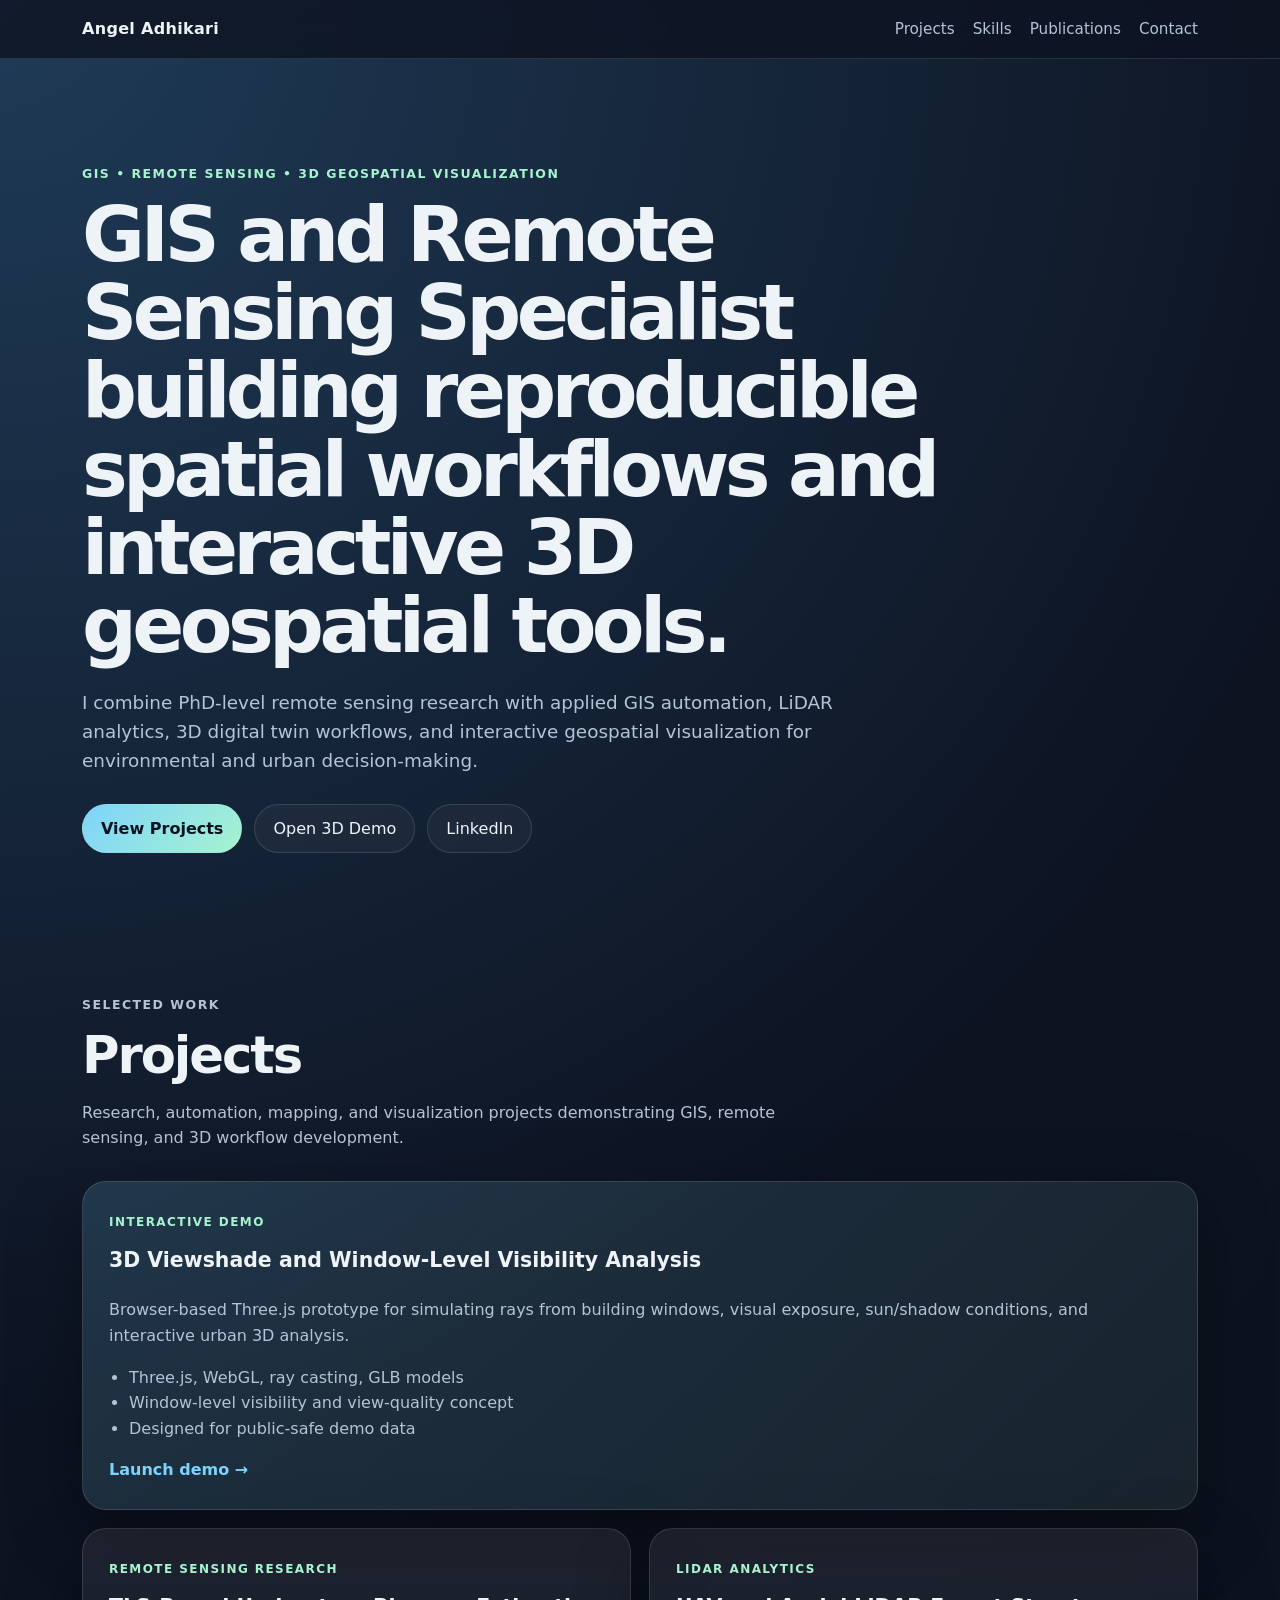
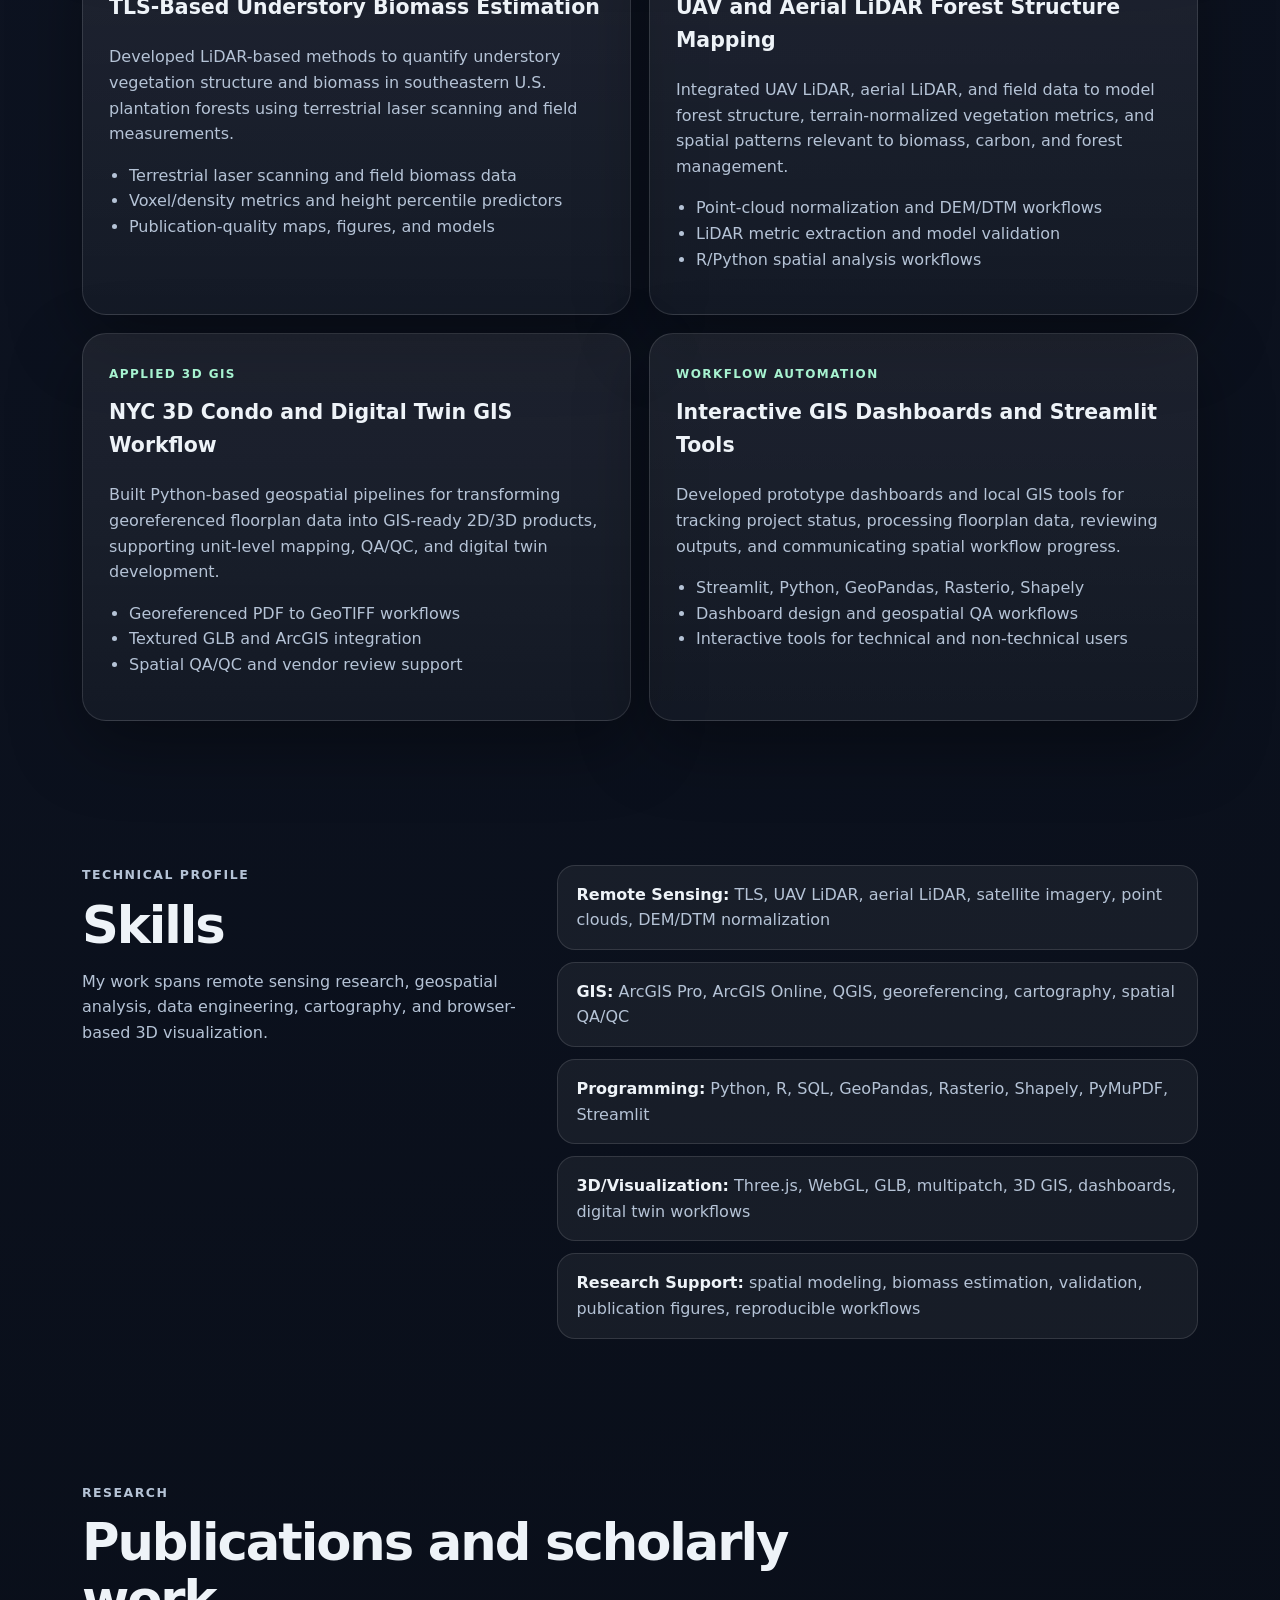
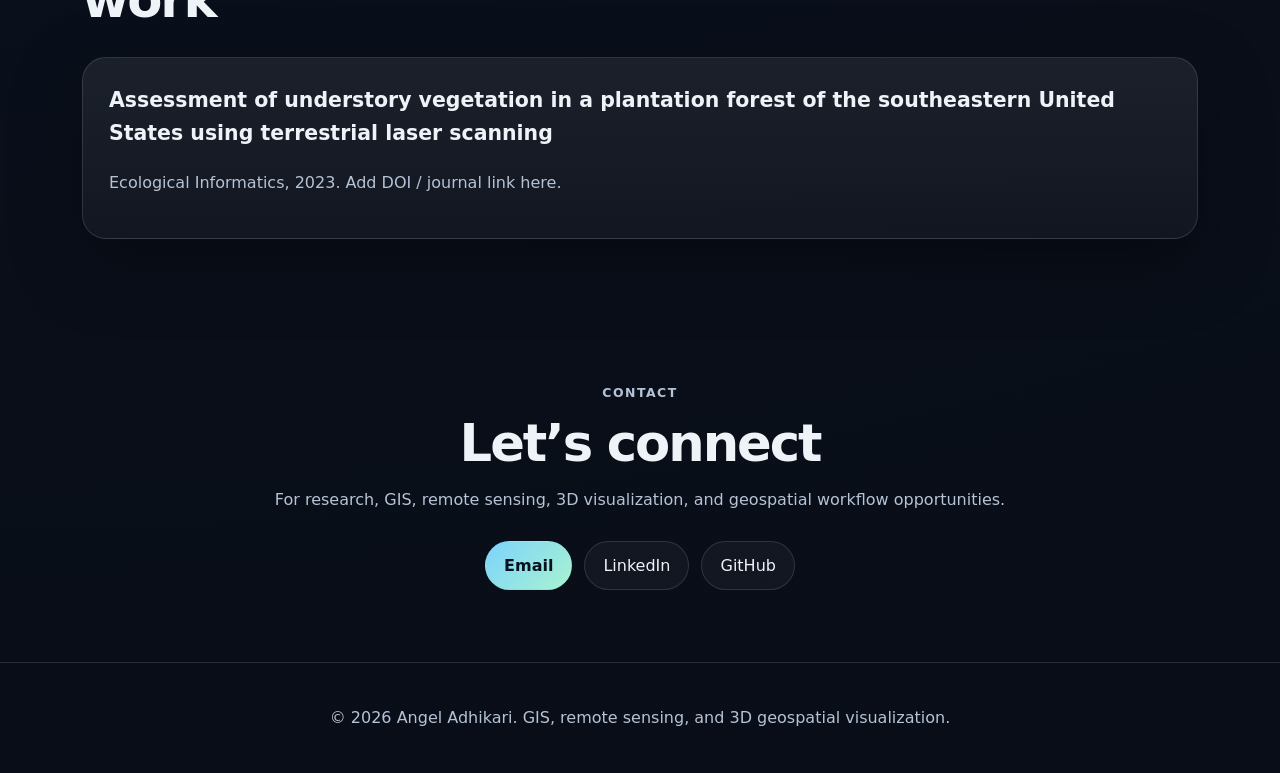
==== index.html @ fa3191c4 "Add files via upload" ====
<!DOCTYPE html>
<html lang="en">
<head>
  <meta charset="UTF-8" />
  <meta name="viewport" content="width=device-width, initial-scale=1.0" />
  <title>Angel Adhikari | GIS & Remote Sensing Portfolio</title>
  <meta name="description" content="Portfolio of Angel Adhikari: GIS, remote sensing, LiDAR, 3D GIS, spatial workflows, and geospatial visualization." />
  <link rel="stylesheet" href="assets/css/style.css" />
</head>
<body>
  <header class="site-header">
    <nav class="nav">
      <a class="brand" href="index.html">Angel Adhikari</a>
      <div class="nav-links">
        <a href="#projects">Projects</a>
        <a href="#skills">Skills</a>
        <a href="#publications">Publications</a>
        <a href="#contact">Contact</a>
      </div>
    </nav>
  </header>

  <main>
    <section class="hero">
      <div class="hero-content">
        <p class="eyebrow">GIS • Remote Sensing • 3D Geospatial Visualization</p>
        <h1>GIS and Remote Sensing Specialist building reproducible spatial workflows and interactive 3D geospatial tools.</h1>
        <p class="hero-text">
          I combine PhD-level remote sensing research with applied GIS automation, LiDAR analytics, 3D digital twin workflows, and interactive geospatial visualization for environmental and urban decision-making.
        </p>
        <div class="hero-actions">
          <a class="button primary" href="#projects">View Projects</a>
          <a class="button" href="demos/viewshade/">Open 3D Demo</a>
          <a class="button" href="https://www.linkedin.com/in/adhikari-angel/" target="_blank" rel="noopener">LinkedIn</a>
        </div>
      </div>
    </section>

    <section class="section" id="projects">
      <div class="section-heading">
        <p class="eyebrow">Selected work</p>
        <h2>Projects</h2>
        <p>Research, automation, mapping, and visualization projects demonstrating GIS, remote sensing, and 3D workflow development.</p>
      </div>

      <div class="project-grid">
        <article class="card featured">
          <div class="card-label">Interactive demo</div>
          <h3>3D Viewshade and Window-Level Visibility Analysis</h3>
          <p>
            Browser-based Three.js prototype for simulating rays from building windows, visual exposure, sun/shadow conditions, and interactive urban 3D analysis.
          </p>
          <ul>
            <li>Three.js, WebGL, ray casting, GLB models</li>
            <li>Window-level visibility and view-quality concept</li>
            <li>Designed for public-safe demo data</li>
          </ul>
          <a class="text-link" href="demos/viewshade/">Launch demo →</a>
        </article>

        <article class="card">
          <div class="card-label">Remote sensing research</div>
          <h3>TLS-Based Understory Biomass Estimation</h3>
          <p>
            Developed LiDAR-based methods to quantify understory vegetation structure and biomass in southeastern U.S. plantation forests using terrestrial laser scanning and field measurements.
          </p>
          <ul>
            <li>Terrestrial laser scanning and field biomass data</li>
            <li>Voxel/density metrics and height percentile predictors</li>
            <li>Publication-quality maps, figures, and models</li>
          </ul>
        </article>

        <article class="card">
          <div class="card-label">LiDAR analytics</div>
          <h3>UAV and Aerial LiDAR Forest Structure Mapping</h3>
          <p>
            Integrated UAV LiDAR, aerial LiDAR, and field data to model forest structure, terrain-normalized vegetation metrics, and spatial patterns relevant to biomass, carbon, and forest management.
          </p>
          <ul>
            <li>Point-cloud normalization and DEM/DTM workflows</li>
            <li>LiDAR metric extraction and model validation</li>
            <li>R/Python spatial analysis workflows</li>
          </ul>
        </article>

        <article class="card">
          <div class="card-label">Applied 3D GIS</div>
          <h3>NYC 3D Condo and Digital Twin GIS Workflow</h3>
          <p>
            Built Python-based geospatial pipelines for transforming georeferenced floorplan data into GIS-ready 2D/3D products, supporting unit-level mapping, QA/QC, and digital twin development.
          </p>
          <ul>
            <li>Georeferenced PDF to GeoTIFF workflows</li>
            <li>Textured GLB and ArcGIS integration</li>
            <li>Spatial QA/QC and vendor review support</li>
          </ul>
        </article>

        <article class="card">
          <div class="card-label">Workflow automation</div>
          <h3>Interactive GIS Dashboards and Streamlit Tools</h3>
          <p>
            Developed prototype dashboards and local GIS tools for tracking project status, processing floorplan data, reviewing outputs, and communicating spatial workflow progress.
          </p>
          <ul>
            <li>Streamlit, Python, GeoPandas, Rasterio, Shapely</li>
            <li>Dashboard design and geospatial QA workflows</li>
            <li>Interactive tools for technical and non-technical users</li>
          </ul>
        </article>
      </div>
    </section>

    <section class="section split" id="skills">
      <div>
        <p class="eyebrow">Technical profile</p>
        <h2>Skills</h2>
        <p>
          My work spans remote sensing research, geospatial analysis, data engineering, cartography, and browser-based 3D visualization.
        </p>
      </div>
      <div class="skill-list">
        <div><strong>Remote Sensing:</strong> TLS, UAV LiDAR, aerial LiDAR, satellite imagery, point clouds, DEM/DTM normalization</div>
        <div><strong>GIS:</strong> ArcGIS Pro, ArcGIS Online, QGIS, georeferencing, cartography, spatial QA/QC</div>
        <div><strong>Programming:</strong> Python, R, SQL, GeoPandas, Rasterio, Shapely, PyMuPDF, Streamlit</div>
        <div><strong>3D/Visualization:</strong> Three.js, WebGL, GLB, multipatch, 3D GIS, dashboards, digital twin workflows</div>
        <div><strong>Research Support:</strong> spatial modeling, biomass estimation, validation, publication figures, reproducible workflows</div>
      </div>
    </section>

    <section class="section" id="publications">
      <div class="section-heading">
        <p class="eyebrow">Research</p>
        <h2>Publications and scholarly work</h2>
      </div>
      <div class="publication-box">
        <h3>Assessment of understory vegetation in a plantation forest of the southeastern United States using terrestrial laser scanning</h3>
        <p>Ecological Informatics, 2023. Add DOI / journal link here.</p>
      </div>
    </section>

    <section class="section contact" id="contact">
      <p class="eyebrow">Contact</p>
      <h2>Let’s connect</h2>
      <p>For research, GIS, remote sensing, 3D visualization, and geospatial workflow opportunities.</p>
      <div class="hero-actions center">
        <a class="button primary" href="mailto:angeladhikari27@gmail.com">Email</a>
        <a class="button" href="https://www.linkedin.com/in/adhikari-angel/" target="_blank" rel="noopener">LinkedIn</a>
        <a class="button" href="https://github.com/adkngzl" target="_blank" rel="noopener">GitHub</a>
      </div>
    </section>
  </main>

  <footer class="footer">
    <p>© <span id="year"></span> Angel Adhikari. GIS, remote sensing, and 3D geospatial visualization.</p>
  </footer>

  <script src="assets/js/main.js"></script>
</body>
</html>
---- assets/css/style.css ----
:root {
  --bg: #0d1321;
  --panel: #151f32;
  --panel-light: #1d2a42;
  --text: #eef3f8;
  --muted: #b5c3d6;
  --accent: #7dd3fc;
  --accent-2: #a7f3d0;
  --border: rgba(255,255,255,0.12);
  --shadow: 0 24px 70px rgba(0,0,0,0.35);
}

* { box-sizing: border-box; }
html { scroll-behavior: smooth; }
body {
  margin: 0;
  font-family: Inter, ui-sans-serif, system-ui, -apple-system, BlinkMacSystemFont, "Segoe UI", sans-serif;
  background: radial-gradient(circle at top left, #1f3b57 0, #0d1321 34%, #080d17 100%);
  color: var(--text);
  line-height: 1.6;
}
a { color: inherit; }
.site-header {
  position: sticky;
  top: 0;
  z-index: 10;
  backdrop-filter: blur(16px);
  background: rgba(13,19,33,0.78);
  border-bottom: 1px solid var(--border);
}
.nav {
  max-width: 1160px;
  margin: 0 auto;
  padding: 16px 22px;
  display: flex;
  align-items: center;
  justify-content: space-between;
  gap: 22px;
}
.brand {
  font-weight: 800;
  text-decoration: none;
  letter-spacing: 0.02em;
}
.nav-links { display: flex; gap: 18px; flex-wrap: wrap; }
.nav-links a {
  text-decoration: none;
  color: var(--muted);
  font-size: 0.95rem;
}
.nav-links a:hover { color: var(--accent); }
.hero {
  max-width: 1160px;
  margin: 0 auto;
  padding: 105px 22px 70px;
}
.hero-content { max-width: 920px; }
.eyebrow {
  color: var(--accent-2);
  text-transform: uppercase;
  font-weight: 800;
  letter-spacing: 0.12em;
  font-size: 0.78rem;
  margin: 0 0 12px;
}
h1 {
  font-size: clamp(2.35rem, 6vw, 5.4rem);
  line-height: 1.02;
  margin: 0 0 22px;
  letter-spacing: -0.06em;
}
h2 {
  font-size: clamp(2rem, 4vw, 3.2rem);
  line-height: 1.1;
  margin: 0 0 16px;
  letter-spacing: -0.04em;
}
h3 { margin-top: 0; font-size: 1.28rem; }
.hero-text {
  color: var(--muted);
  max-width: 760px;
  font-size: 1.15rem;
}
.hero-actions {
  display: flex;
  gap: 12px;
  flex-wrap: wrap;
  margin-top: 28px;
}
.hero-actions.center { justify-content: center; }
.button {
  display: inline-flex;
  align-items: center;
  justify-content: center;
  padding: 11px 18px;
  border: 1px solid var(--border);
  border-radius: 999px;
  text-decoration: none;
  color: var(--text);
  background: rgba(255,255,255,0.04);
  transition: transform 0.2s ease, background 0.2s ease;
}
.button:hover { transform: translateY(-2px); background: rgba(255,255,255,0.09); }
.button.primary {
  background: linear-gradient(135deg, var(--accent), var(--accent-2));
  color: #07111f;
  border-color: transparent;
  font-weight: 800;
}
.section {
  max-width: 1160px;
  margin: 0 auto;
  padding: 72px 22px;
}
.section-heading { max-width: 760px; margin-bottom: 30px; }
.section-heading p, .split p, .contact p { color: var(--muted); }
.project-grid {
  display: grid;
  grid-template-columns: repeat(2, minmax(0, 1fr));
  gap: 18px;
}
.card, .publication-box {
  background: linear-gradient(180deg, rgba(255,255,255,0.075), rgba(255,255,255,0.035));
  border: 1px solid var(--border);
  border-radius: 24px;
  padding: 26px;
  box-shadow: var(--shadow);
}
.card.featured {
  grid-column: span 2;
  background: linear-gradient(135deg, rgba(125,211,252,0.16), rgba(167,243,208,0.08));
}
.card p, .card li, .publication-box p { color: var(--muted); }
.card ul { padding-left: 20px; }
.card-label {
  display: inline-block;
  color: var(--accent-2);
  font-size: 0.75rem;
  font-weight: 800;
  text-transform: uppercase;
  letter-spacing: 0.12em;
  margin-bottom: 12px;
}
.text-link {
  color: var(--accent);
  text-decoration: none;
  font-weight: 800;
}
.split {
  display: grid;
  grid-template-columns: 0.9fr 1.3fr;
  gap: 32px;
  align-items: start;
}
.skill-list {
  display: grid;
  gap: 12px;
}
.skill-list div {
  background: rgba(255,255,255,0.055);
  border: 1px solid var(--border);
  border-radius: 18px;
  padding: 16px 18px;
  color: var(--muted);
}
.skill-list strong { color: var(--text); }
.contact { text-align: center; }
.footer {
  border-top: 1px solid var(--border);
  padding: 26px 22px;
  text-align: center;
  color: var(--muted);
}
@media (max-width: 820px) {
  .nav { align-items: flex-start; flex-direction: column; }
  .project-grid, .split { grid-template-columns: 1fr; }
  .card.featured { grid-column: span 1; }
  .hero { padding-top: 70px; }
}
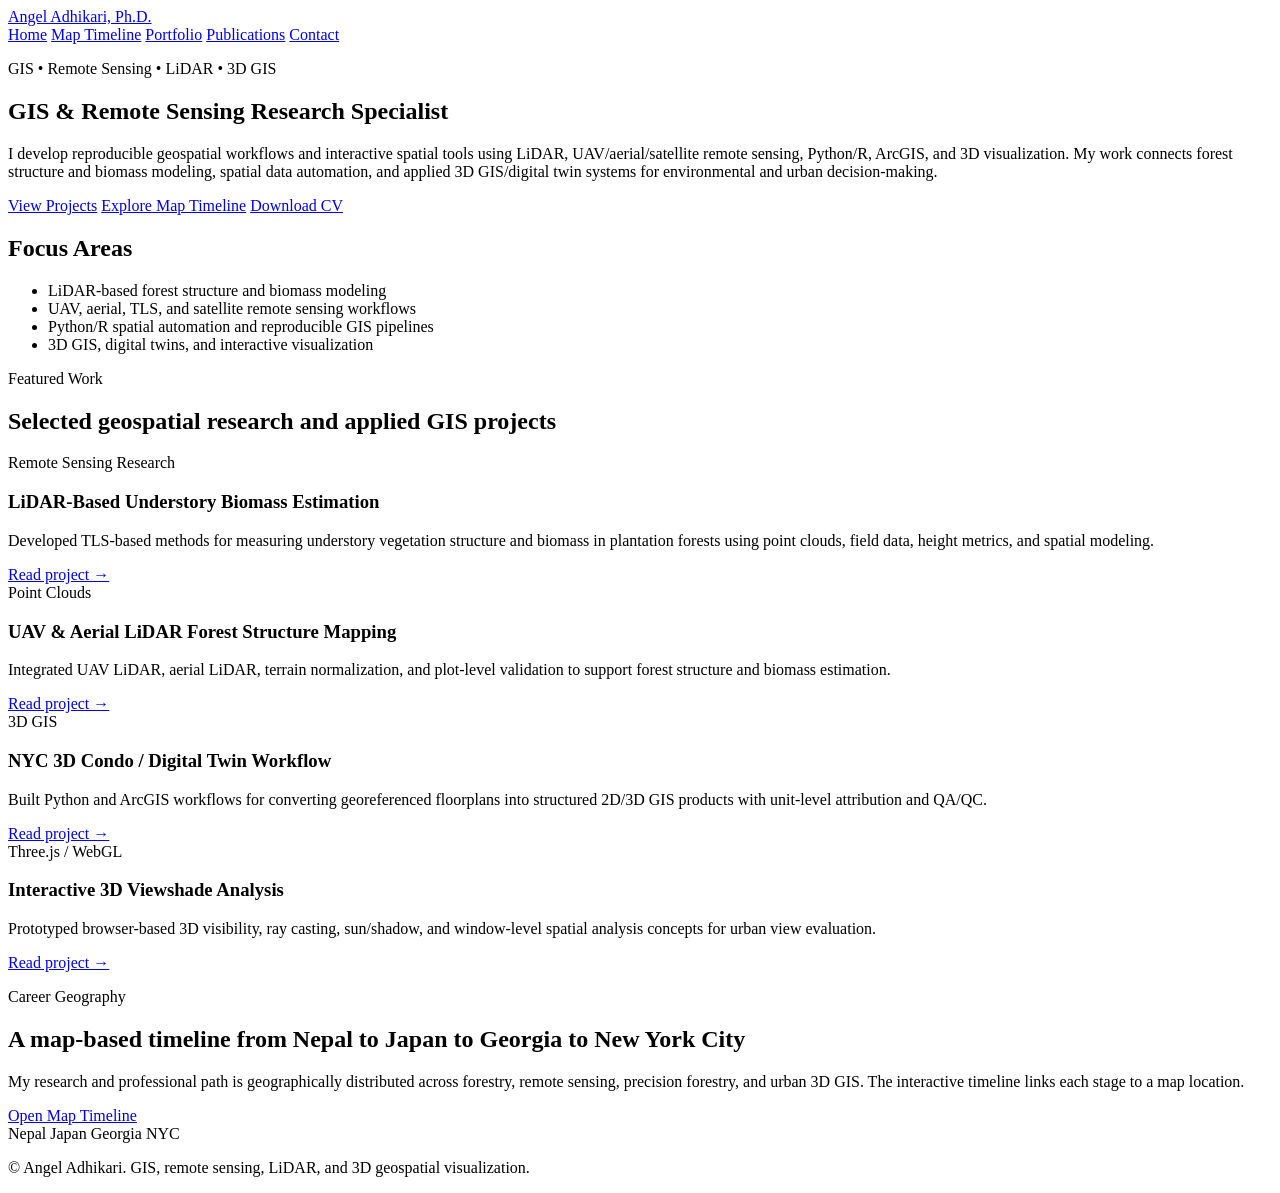
==== commit a30e430f: "Add files via upload" ====
--- a/index.html
+++ b/index.html
@@ -4,156 +4,120 @@
   <meta charset="UTF-8" />
   <meta name="viewport" content="width=device-width, initial-scale=1.0" />
   <title>Angel Adhikari | GIS & Remote Sensing Portfolio</title>
-  <meta name="description" content="Portfolio of Angel Adhikari: GIS, remote sensing, LiDAR, 3D GIS, spatial workflows, and geospatial visualization." />
+  <meta name="description" content="Portfolio of Angel Adhikari, Ph.D. — GIS, remote sensing, LiDAR, 3D GIS, digital twin workflows, and geospatial visualization." />
   <link rel="stylesheet" href="assets/css/style.css" />
 </head>
 <body>
   <header class="site-header">
+    <a class="brand" href="index.html">Angel Adhikari, Ph.D.</a>
     <nav class="nav">
-      <a class="brand" href="index.html">Angel Adhikari</a>
-      <div class="nav-links">
-        <a href="#projects">Projects</a>
-        <a href="#skills">Skills</a>
-        <a href="#publications">Publications</a>
-        <a href="#contact">Contact</a>
-      </div>
+      <a href="index.html" class="active">Home</a>
+      <a href="resume.html">Map Timeline</a>
+      <a href="portfolio.html">Portfolio</a>
+      <a href="publications.html">Publications</a>
+      <a href="contact.html">Contact</a>
     </nav>
   </header>
 
   <main>
     <section class="hero">
-      <div class="hero-content">
-        <p class="eyebrow">GIS • Remote Sensing • 3D Geospatial Visualization</p>
-        <h1>GIS and Remote Sensing Specialist building reproducible spatial workflows and interactive 3D geospatial tools.</h1>
-        <p class="hero-text">
-          I combine PhD-level remote sensing research with applied GIS automation, LiDAR analytics, 3D digital twin workflows, and interactive geospatial visualization for environmental and urban decision-making.
+      <div class="hero-copy">
+        <p class="eyebrow">GIS • Remote Sensing • LiDAR • 3D GIS</p>
+        <h1>GIS & Remote Sensing Research Specialist</h1>
+        <p class="lead">
+          I develop reproducible geospatial workflows and interactive spatial tools using LiDAR,
+          UAV/aerial/satellite remote sensing, Python/R, ArcGIS, and 3D visualization.
+          My work connects forest structure and biomass modeling, spatial data automation,
+          and applied 3D GIS/digital twin systems for environmental and urban decision-making.
         </p>
         <div class="hero-actions">
-          <a class="button primary" href="#projects">View Projects</a>
-          <a class="button" href="demos/viewshade/">Open 3D Demo</a>
-          <a class="button" href="https://www.linkedin.com/in/adhikari-angel/" target="_blank" rel="noopener">LinkedIn</a>
+          <a class="btn primary" href="portfolio.html">View Projects</a>
+          <a class="btn" href="resume.html">Explore Map Timeline</a>
+          <a class="btn ghost" href="assets/docs/Angel_Adhikari_CV.pdf">Download CV</a>
         </div>
       </div>
+
+      <aside class="hero-card">
+        <h2>Focus Areas</h2>
+        <ul class="check-list">
+          <li>LiDAR-based forest structure and biomass modeling</li>
+          <li>UAV, aerial, TLS, and satellite remote sensing workflows</li>
+          <li>Python/R spatial automation and reproducible GIS pipelines</li>
+          <li>3D GIS, digital twins, and interactive visualization</li>
+        </ul>
+      </aside>
     </section>
 
-    <section class="section" id="projects">
+    <section class="section">
       <div class="section-heading">
-        <p class="eyebrow">Selected work</p>
-        <h2>Projects</h2>
-        <p>Research, automation, mapping, and visualization projects demonstrating GIS, remote sensing, and 3D workflow development.</p>
+        <p class="eyebrow">Featured Work</p>
+        <h2>Selected geospatial research and applied GIS projects</h2>
       </div>
 
-      <div class="project-grid">
-        <article class="card featured">
-          <div class="card-label">Interactive demo</div>
-          <h3>3D Viewshade and Window-Level Visibility Analysis</h3>
+      <div class="highlight-grid">
+        <article class="project-card featured">
+          <div class="project-tag">Remote Sensing Research</div>
+          <h3>LiDAR-Based Understory Biomass Estimation</h3>
           <p>
-            Browser-based Three.js prototype for simulating rays from building windows, visual exposure, sun/shadow conditions, and interactive urban 3D analysis.
+            Developed TLS-based methods for measuring understory vegetation structure and biomass
+            in plantation forests using point clouds, field data, height metrics, and spatial modeling.
           </p>
-          <ul>
-            <li>Three.js, WebGL, ray casting, GLB models</li>
-            <li>Window-level visibility and view-quality concept</li>
-            <li>Designed for public-safe demo data</li>
-          </ul>
-          <a class="text-link" href="demos/viewshade/">Launch demo →</a>
+          <a href="portfolio.html#understory">Read project →</a>
         </article>
 
-        <article class="card">
-          <div class="card-label">Remote sensing research</div>
-          <h3>TLS-Based Understory Biomass Estimation</h3>
+        <article class="project-card">
+          <div class="project-tag">Point Clouds</div>
+          <h3>UAV & Aerial LiDAR Forest Structure Mapping</h3>
           <p>
-            Developed LiDAR-based methods to quantify understory vegetation structure and biomass in southeastern U.S. plantation forests using terrestrial laser scanning and field measurements.
+            Integrated UAV LiDAR, aerial LiDAR, terrain normalization, and plot-level validation
+            to support forest structure and biomass estimation.
           </p>
-          <ul>
-            <li>Terrestrial laser scanning and field biomass data</li>
-            <li>Voxel/density metrics and height percentile predictors</li>
-            <li>Publication-quality maps, figures, and models</li>
-          </ul>
+          <a href="portfolio.html#uav-lidar">Read project →</a>
         </article>
 
-        <article class="card">
-          <div class="card-label">LiDAR analytics</div>
-          <h3>UAV and Aerial LiDAR Forest Structure Mapping</h3>
+        <article class="project-card">
+          <div class="project-tag">3D GIS</div>
+          <h3>NYC 3D Condo / Digital Twin Workflow</h3>
           <p>
-            Integrated UAV LiDAR, aerial LiDAR, and field data to model forest structure, terrain-normalized vegetation metrics, and spatial patterns relevant to biomass, carbon, and forest management.
+            Built Python and ArcGIS workflows for converting georeferenced floorplans into structured
+            2D/3D GIS products with unit-level attribution and QA/QC.
           </p>
-          <ul>
-            <li>Point-cloud normalization and DEM/DTM workflows</li>
-            <li>LiDAR metric extraction and model validation</li>
-            <li>R/Python spatial analysis workflows</li>
-          </ul>
+          <a href="portfolio.html#nyc-3d">Read project →</a>
         </article>
 
-        <article class="card">
-          <div class="card-label">Applied 3D GIS</div>
-          <h3>NYC 3D Condo and Digital Twin GIS Workflow</h3>
+        <article class="project-card">
+          <div class="project-tag">Three.js / WebGL</div>
+          <h3>Interactive 3D Viewshade Analysis</h3>
           <p>
-            Built Python-based geospatial pipelines for transforming georeferenced floorplan data into GIS-ready 2D/3D products, supporting unit-level mapping, QA/QC, and digital twin development.
+            Prototyped browser-based 3D visibility, ray casting, sun/shadow, and window-level
+            spatial analysis concepts for urban view evaluation.
           </p>
-          <ul>
-            <li>Georeferenced PDF to GeoTIFF workflows</li>
-            <li>Textured GLB and ArcGIS integration</li>
-            <li>Spatial QA/QC and vendor review support</li>
-          </ul>
-        </article>
-
-        <article class="card">
-          <div class="card-label">Workflow automation</div>
-          <h3>Interactive GIS Dashboards and Streamlit Tools</h3>
-          <p>
-            Developed prototype dashboards and local GIS tools for tracking project status, processing floorplan data, reviewing outputs, and communicating spatial workflow progress.
-          </p>
-          <ul>
-            <li>Streamlit, Python, GeoPandas, Rasterio, Shapely</li>
-            <li>Dashboard design and geospatial QA workflows</li>
-            <li>Interactive tools for technical and non-technical users</li>
-          </ul>
+          <a href="portfolio.html#viewshade">Read project →</a>
         </article>
       </div>
     </section>
 
-    <section class="section split" id="skills">
+    <section class="section split">
       <div>
-        <p class="eyebrow">Technical profile</p>
-        <h2>Skills</h2>
+        <p class="eyebrow">Career Geography</p>
+        <h2>A map-based timeline from Nepal to Japan to Georgia to New York City</h2>
         <p>
-          My work spans remote sensing research, geospatial analysis, data engineering, cartography, and browser-based 3D visualization.
+          My research and professional path is geographically distributed across forestry, remote sensing,
+          precision forestry, and urban 3D GIS. The interactive timeline links each stage to a map location.
         </p>
+        <a class="btn primary" href="resume.html">Open Map Timeline</a>
       </div>
-      <div class="skill-list">
-        <div><strong>Remote Sensing:</strong> TLS, UAV LiDAR, aerial LiDAR, satellite imagery, point clouds, DEM/DTM normalization</div>
-        <div><strong>GIS:</strong> ArcGIS Pro, ArcGIS Online, QGIS, georeferencing, cartography, spatial QA/QC</div>
-        <div><strong>Programming:</strong> Python, R, SQL, GeoPandas, Rasterio, Shapely, PyMuPDF, Streamlit</div>
-        <div><strong>3D/Visualization:</strong> Three.js, WebGL, GLB, multipatch, 3D GIS, dashboards, digital twin workflows</div>
-        <div><strong>Research Support:</strong> spatial modeling, biomass estimation, validation, publication figures, reproducible workflows</div>
-      </div>
-    </section>
-
-    <section class="section" id="publications">
-      <div class="section-heading">
-        <p class="eyebrow">Research</p>
-        <h2>Publications and scholarly work</h2>
-      </div>
-      <div class="publication-box">
-        <h3>Assessment of understory vegetation in a plantation forest of the southeastern United States using terrestrial laser scanning</h3>
-        <p>Ecological Informatics, 2023. Add DOI / journal link here.</p>
-      </div>
-    </section>
-
-    <section class="section contact" id="contact">
-      <p class="eyebrow">Contact</p>
-      <h2>Let’s connect</h2>
-      <p>For research, GIS, remote sensing, 3D visualization, and geospatial workflow opportunities.</p>
-      <div class="hero-actions center">
-        <a class="button primary" href="mailto:angeladhikari27@gmail.com">Email</a>
-        <a class="button" href="https://www.linkedin.com/in/adhikari-angel/" target="_blank" rel="noopener">LinkedIn</a>
-        <a class="button" href="https://github.com/adkngzl" target="_blank" rel="noopener">GitHub</a>
+      <div class="mini-map-card">
+        <span>Nepal</span>
+        <span>Japan</span>
+        <span>Georgia</span>
+        <span>NYC</span>
       </div>
     </section>
   </main>
 
   <footer class="footer">
-    <p>© <span id="year"></span> Angel Adhikari. GIS, remote sensing, and 3D geospatial visualization.</p>
+    <p>© <span id="year"></span> Angel Adhikari. GIS, remote sensing, LiDAR, and 3D geospatial visualization.</p>
   </footer>
 
   <script src="assets/js/main.js"></script>
